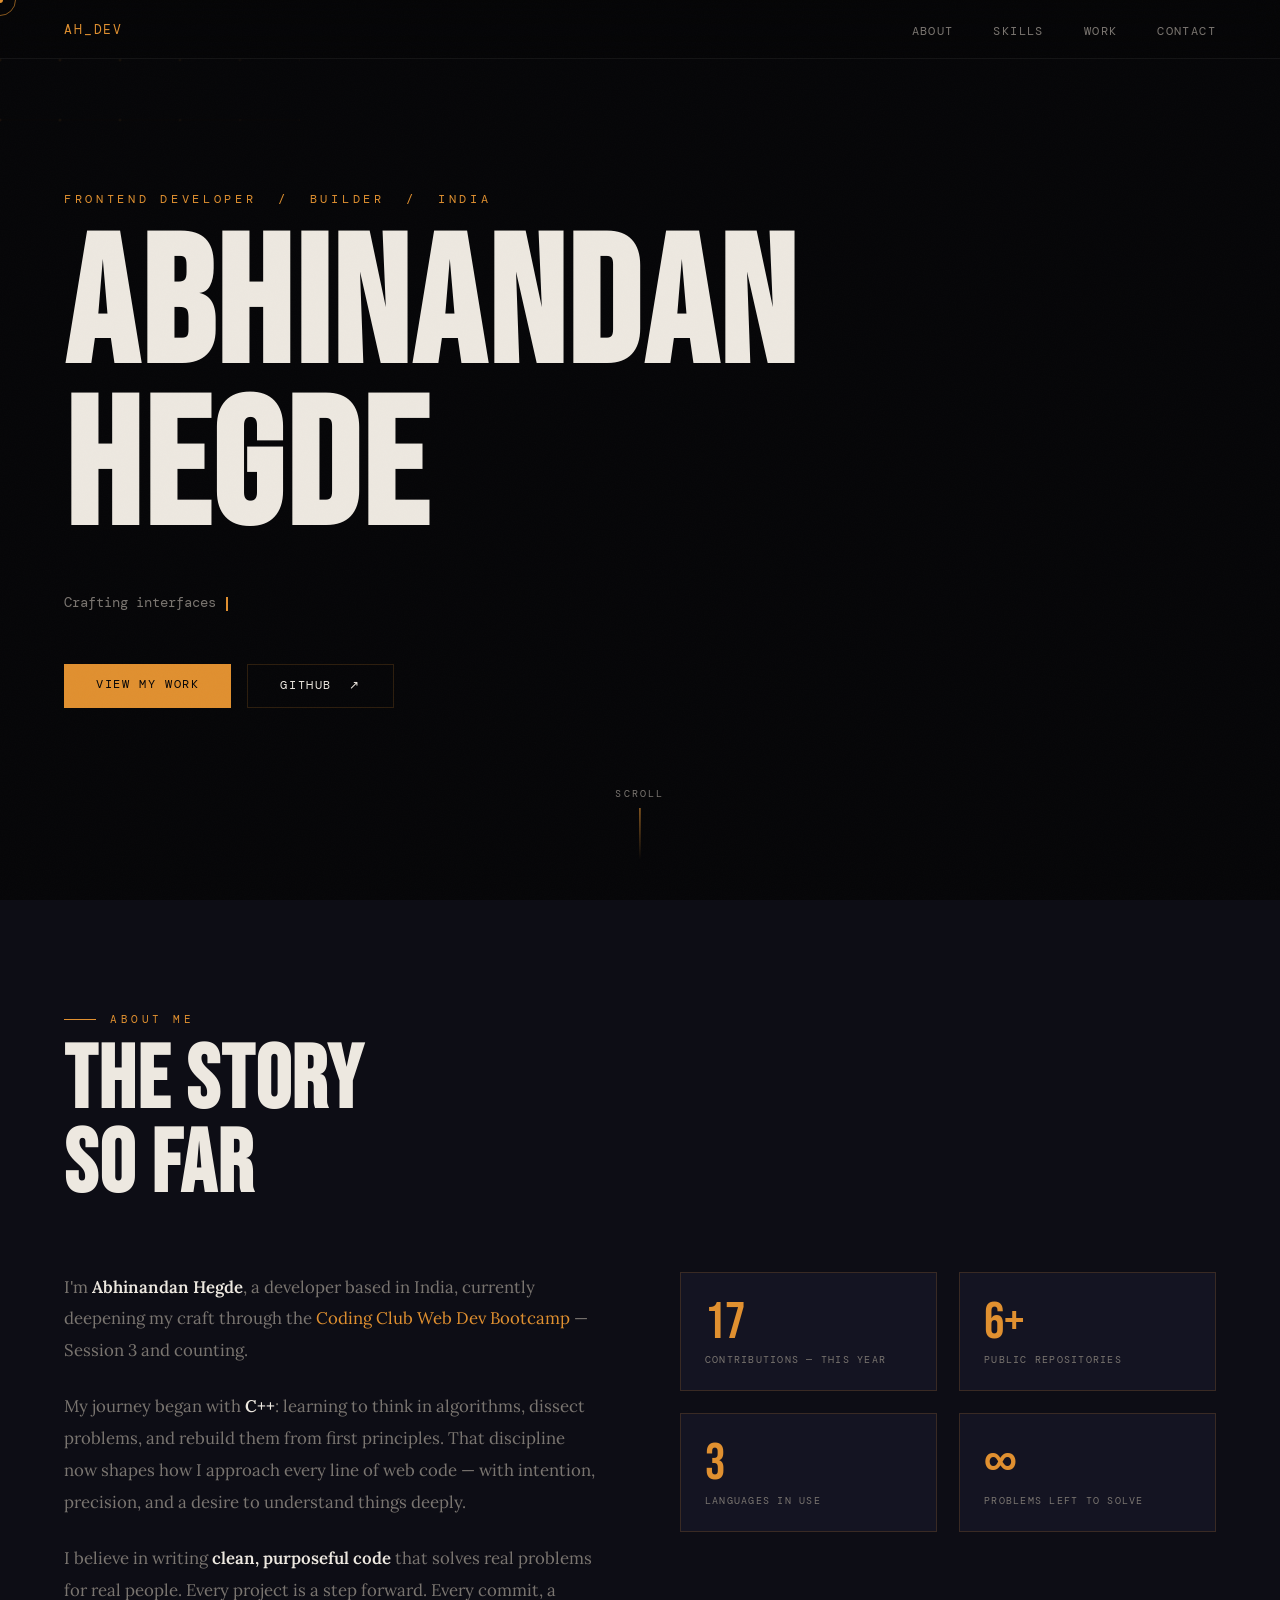
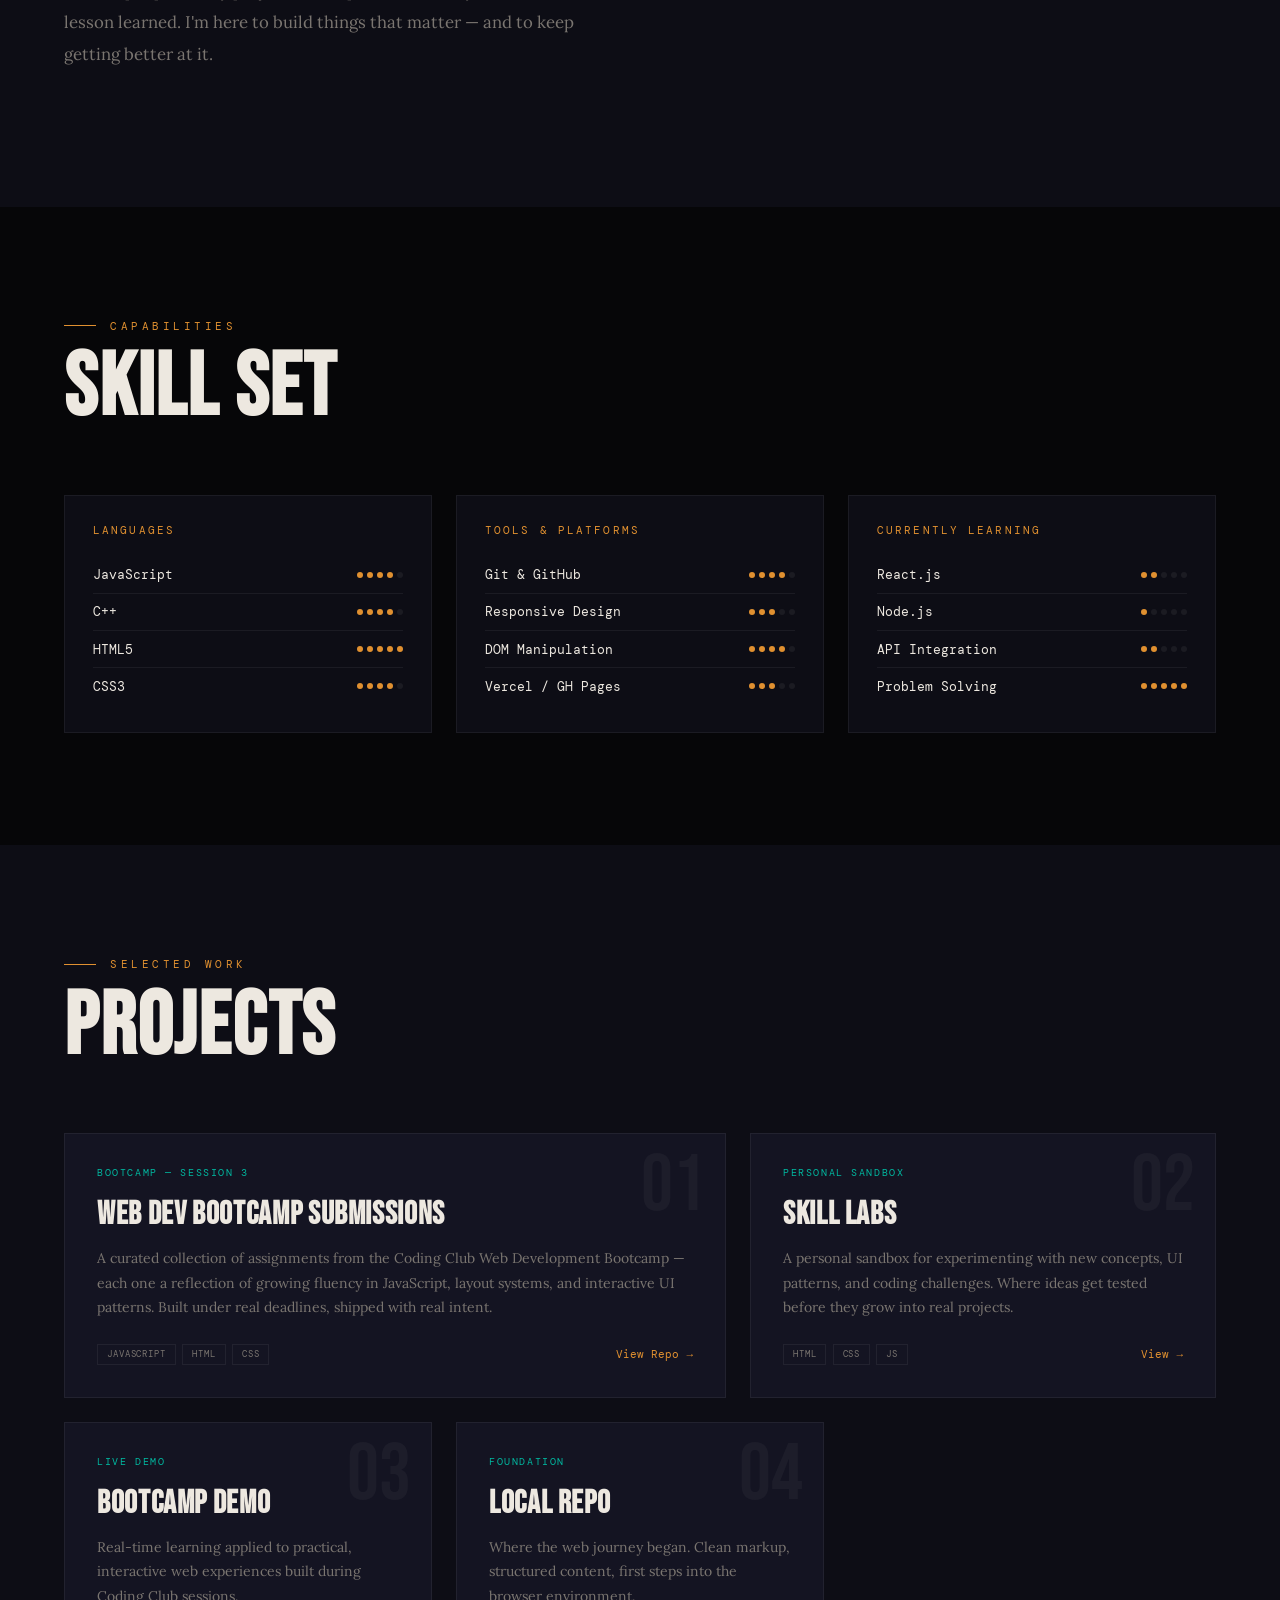
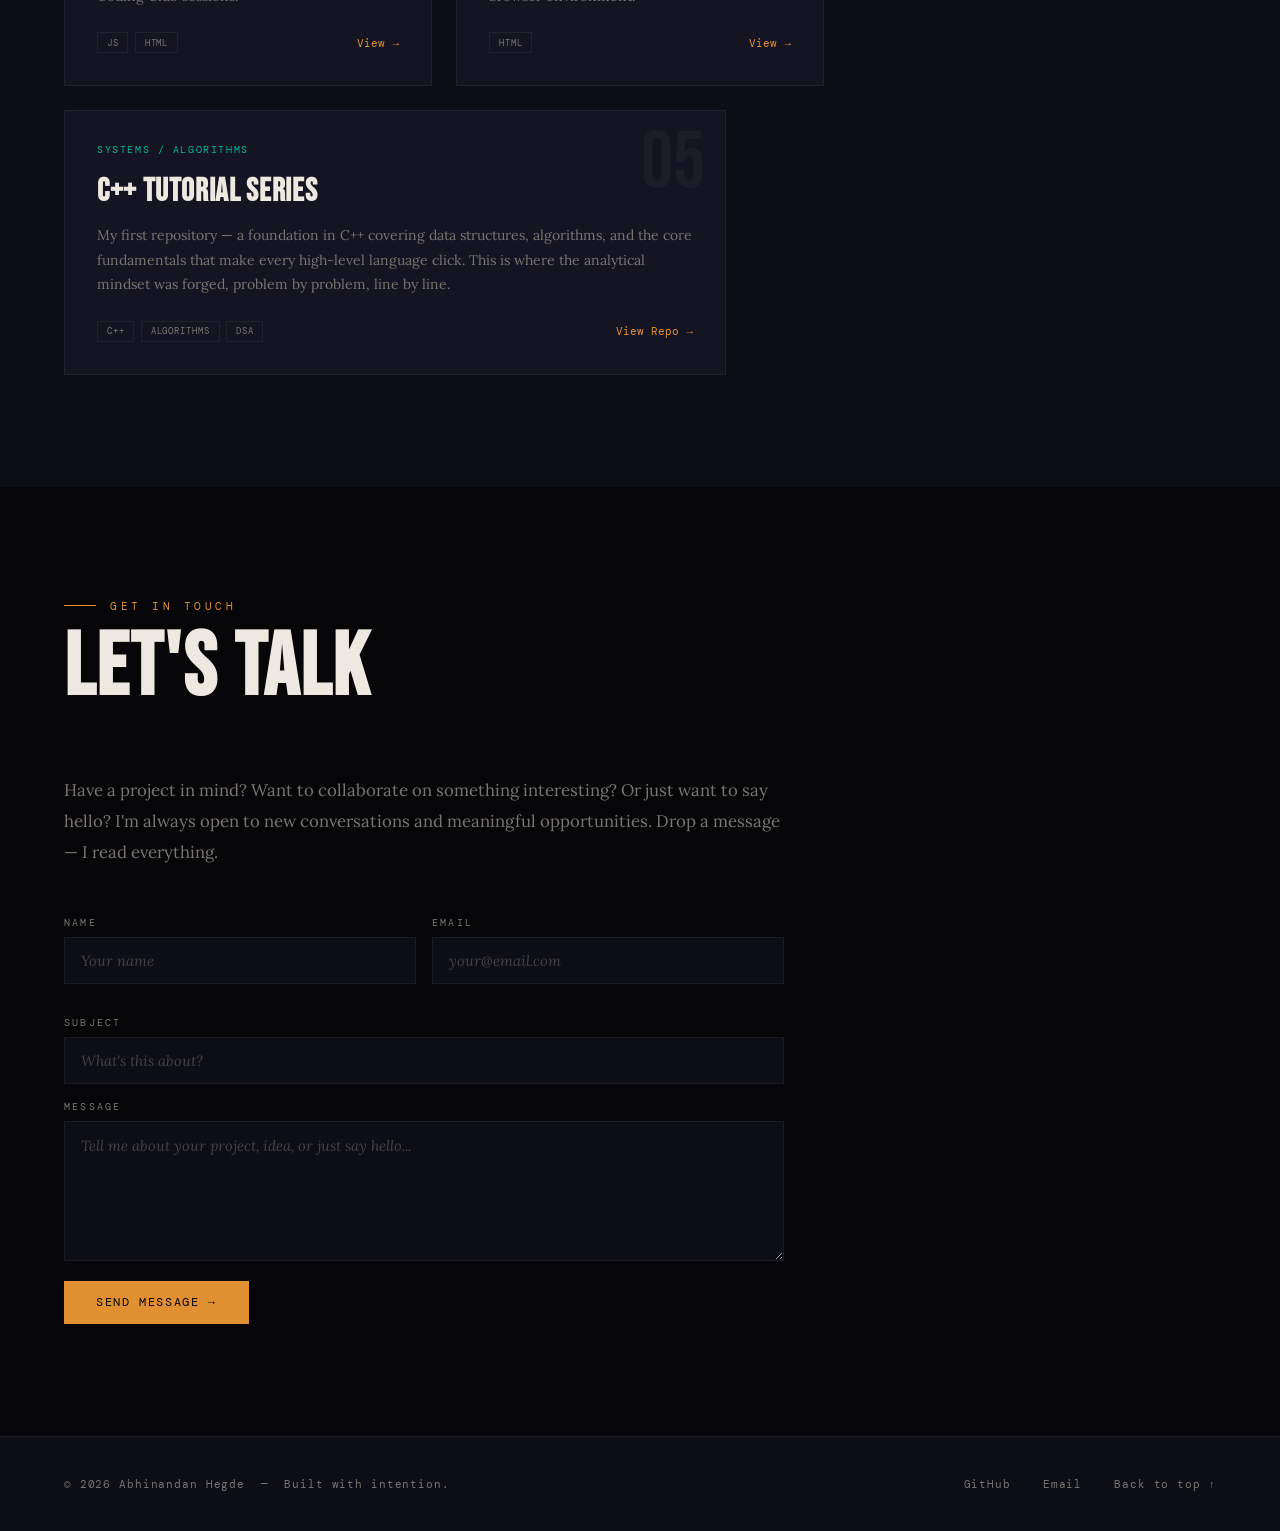
==== portfolio.html @ ee363b16 "portfolio" ====
<!DOCTYPE html>
<html lang="en">
<head>
  <meta charset="UTF-8">
  <meta name="viewport" content="width=device-width, initial-scale=1.0">
  <title>Abhinandan Hegde — Developer</title>
  <meta name="description" content="Frontend developer crafting clean, intentional web experiences.">
  <link rel="preconnect" href="https://fonts.googleapis.com">
  <link href="https://fonts.googleapis.com/css2?family=Bebas+Neue&family=DM+Mono:ital,wght@0,300;0,400;0,500;1,300&family=Lora:ital,wght@0,400;0,600;1,400&display=swap" rel="stylesheet">
  <style>
    *, *::before, *::after { margin: 0; padding: 0; box-sizing: border-box; }

    :root {
      --bg:     #060608;
      --bg2:    #0D0D15;
      --bg3:    #141422;
      --gold:   #E09030;
      --gold-d: rgba(224,144,48,0.12);
      --teal:   #00B8A0;
      --text:   #EDE8E0;
      --muted:  #7A7570;
      --bdr:    rgba(224,144,48,0.18);
      --bdrs:   rgba(255,255,255,0.06);
    }

    html { scroll-behavior: smooth; }

    body {
      background: var(--bg);
      color: var(--text);
      font-family: 'Lora', Georgia, serif;
      overflow-x: hidden;
      cursor: none;
    }

    /* ─── CURSOR ─────────────────────────────── */
    #cd {
      width: 6px; height: 6px;
      background: var(--gold);
      border-radius: 50%;
      position: fixed;
      pointer-events: none;
      z-index: 9999;
      transform: translate(-50%,-50%);
    }
    #cr {
      width: 32px; height: 32px;
      border: 1px solid rgba(224,144,48,.6);
      border-radius: 50%;
      position: fixed;
      pointer-events: none;
      z-index: 9998;
      transform: translate(-50%,-50%);
      transition: width .2s, height .2s, border-color .2s;
    }

    /* ─── NAV ────────────────────────────────── */
    nav {
      position: fixed;
      inset: 0 0 auto;
      z-index: 200;
      padding: 1.2rem 4rem;
      display: flex;
      justify-content: space-between;
      align-items: center;
      backdrop-filter: blur(16px);
      -webkit-backdrop-filter: blur(16px);
      background: rgba(6,6,8,.72);
      border-bottom: 1px solid var(--bdrs);
    }
    .nav-logo {
      font-family: 'DM Mono', monospace;
      font-size: .82rem;
      letter-spacing: .14em;
      color: var(--gold);
      text-decoration: none;
    }
    .nav-links { display: flex; gap: 2.5rem; list-style: none; }
    .nav-links a {
      font-family: 'DM Mono', monospace;
      font-size: .72rem;
      letter-spacing: .12em;
      color: var(--muted);
      text-decoration: none;
      text-transform: uppercase;
      transition: color .2s;
    }
    .nav-links a:hover { color: var(--text); }

    /* ─── HERO ───────────────────────────────── */
    #hero {
      position: relative;
      height: 100vh;
      display: flex;
      flex-direction: column;
      justify-content: center;
      padding: 0 4rem;
      overflow: hidden;
    }
    #hc {
      position: absolute;
      inset: 0;
      opacity: .45;
    }
    .h-eye {
      font-family: 'DM Mono', monospace;
      font-size: .72rem;
      letter-spacing: .32em;
      color: var(--gold);
      text-transform: uppercase;
      margin-bottom: 1.4rem;
      opacity: 0;
      animation: fu .8s ease .3s forwards;
      position: relative; z-index: 2;
    }
    .h-title {
      font-family: 'Bebas Neue', sans-serif;
      font-size: clamp(5rem, 14vw, 12rem);
      line-height: .9;
      letter-spacing: .02em;
      color: var(--text);
      position: relative; z-index: 2;
      opacity: 0;
      animation: fu .9s ease .5s forwards;
    }
    .h-title .ac { color: var(--gold); }
    .h-sub {
      margin-top: 2.4rem;
      font-family: 'DM Mono', monospace;
      font-size: .88rem;
      color: var(--muted);
      max-width: 520px;
      line-height: 1.8;
      position: relative; z-index: 2;
      min-height: 1.8em;
      opacity: 0;
      animation: fu .9s ease .7s forwards;
    }
    .cb {
      display: inline-block;
      width: 2px; height: 1em;
      background: var(--gold);
      margin-left: 2px;
      vertical-align: text-bottom;
      animation: blink 1s step-end infinite;
    }
    .h-cta {
      margin-top: 3rem;
      display: flex;
      gap: 1rem;
      position: relative; z-index: 2;
      opacity: 0;
      animation: fu .9s ease .9s forwards;
    }
    .btn-p {
      font-family: 'DM Mono', monospace;
      font-size: .72rem;
      letter-spacing: .14em;
      text-transform: uppercase;
      color: var(--bg);
      background: var(--gold);
      border: none;
      padding: .85rem 2rem;
      text-decoration: none;
      display: inline-block;
      transition: transform .2s, box-shadow .2s;
    }
    .btn-p:hover { transform: translateY(-3px); box-shadow: 0 10px 32px rgba(224,144,48,.38); }
    .btn-g {
      font-family: 'DM Mono', monospace;
      font-size: .72rem;
      letter-spacing: .14em;
      text-transform: uppercase;
      color: var(--text);
      background: transparent;
      border: 1px solid var(--bdr);
      padding: .85rem 2rem;
      text-decoration: none;
      display: inline-block;
      transition: border-color .2s, color .2s;
    }
    .btn-g:hover { border-color: rgba(224,144,48,.55); color: var(--gold); }
    .h-scroll {
      position: absolute;
      bottom: 2.5rem;
      left: 50%;
      transform: translateX(-50%);
      display: flex;
      flex-direction: column;
      align-items: center;
      gap: .5rem;
      opacity: 0;
      animation: fi 1s ease 1.4s forwards;
    }
    .h-scroll span {
      font-family: 'DM Mono', monospace;
      font-size: .62rem;
      letter-spacing: .22em;
      color: var(--muted);
      text-transform: uppercase;
    }
    .h-line {
      width: 1px; height: 52px;
      background: linear-gradient(to bottom, var(--gold), transparent);
      animation: sline 1.6s ease-in-out infinite;
    }

    /* ─── SECTIONS ───────────────────────────── */
    section { padding: 7rem 4rem; position: relative; }
    .s-lbl {
      font-family: 'DM Mono', monospace;
      font-size: .68rem;
      letter-spacing: .32em;
      color: var(--gold);
      text-transform: uppercase;
      margin-bottom: .9rem;
      display: flex;
      align-items: center;
      gap: .9rem;
    }
    .s-lbl::before {
      content: '';
      display: block;
      width: 2rem; height: 1px;
      background: var(--gold);
    }
    .s-title {
      font-family: 'Bebas Neue', sans-serif;
      font-size: clamp(3rem, 7vw, 5.5rem);
      line-height: .95;
      letter-spacing: .02em;
      color: var(--text);
      margin-bottom: 4rem;
    }

    /* ─── ABOUT ──────────────────────────────── */
    #about { background: var(--bg2); }
    .ag {
      display: grid;
      grid-template-columns: 1fr 1fr;
      gap: 5rem;
      align-items: start;
    }
    .at p {
      font-size: 1.05rem;
      line-height: 1.9;
      color: var(--muted);
      margin-bottom: 1.5rem;
    }
    .at strong { color: var(--text); font-weight: 600; }
    .at em { color: var(--gold); font-style: normal; }
    .ast {
      display: grid;
      grid-template-columns: 1fr 1fr;
      gap: 1.4rem;
    }
    .sc {
      background: var(--bg3);
      border: 1px solid var(--bdr);
      padding: 1.5rem;
      position: relative;
      overflow: hidden;
      transition: border-color .3s, transform .3s, box-shadow .3s;
    }
    .sc::after {
      content: '';
      position: absolute;
      inset: 0;
      background: linear-gradient(135deg, var(--gold-d), transparent);
      opacity: 0;
      transition: opacity .3s;
    }
    .sc:hover {
      border-color: rgba(224,144,48,.5);
      transform: translateY(-4px);
      box-shadow: 0 16px 48px rgba(0,0,0,.45), 0 0 0 1px rgba(224,144,48,.08);
    }
    .sc:hover::after { opacity: 1; }
    .sn {
      font-family: 'Bebas Neue', sans-serif;
      font-size: 3.2rem;
      color: var(--gold);
      line-height: 1;
      position: relative; z-index: 1;
    }
    .sl {
      font-family: 'DM Mono', monospace;
      font-size: .65rem;
      letter-spacing: .12em;
      color: var(--muted);
      text-transform: uppercase;
      margin-top: .3rem;
      position: relative; z-index: 1;
    }

    /* ─── SKILLS ─────────────────────────────── */
    #skills { background: var(--bg); }
    .skc {
      display: grid;
      grid-template-columns: repeat(auto-fit, minmax(260px, 1fr));
      gap: 1.5rem;
    }
    .skg {
      background: var(--bg2);
      border: 1px solid var(--bdrs);
      padding: 1.75rem;
      transition: border-color .3s;
    }
    .skg:hover { border-color: var(--bdr); }
    .skg-t {
      font-family: 'DM Mono', monospace;
      font-size: .66rem;
      letter-spacing: .2em;
      color: var(--gold);
      text-transform: uppercase;
      margin-bottom: 1.25rem;
    }
    .ski {
      display: flex;
      justify-content: space-between;
      align-items: center;
      padding: .6rem 0;
      border-bottom: 1px solid var(--bdrs);
    }
    .ski:last-child { border-bottom: none; }
    .sk-n {
      font-family: 'DM Mono', monospace;
      font-size: .82rem;
      color: var(--text);
    }
    .sk-d { display: flex; gap: 4px; }
    .d { width: 6px; height: 6px; border-radius: 50%; background: var(--bdrs); }
    .d.on { background: var(--gold); }

    /* ─── PROJECTS ───────────────────────────── */
    #projects { background: var(--bg2); }
    .pg {
      display: grid;
      grid-template-columns: repeat(12, 1fr);
      gap: 1.5rem;
    }
    .pc {
      background: var(--bg3);
      border: 1px solid var(--bdrs);
      padding: 2rem;
      position: relative;
      overflow: hidden;
      transition: border-color .3s, transform .3s, box-shadow .3s;
      text-decoration: none;
      display: block;
      color: inherit;
    }
    .pc::before {
      content: '';
      position: absolute;
      top: 0; left: 0; right: 0;
      height: 2px;
      background: var(--gold);
      transform: scaleX(0);
      transform-origin: left;
      transition: transform .4s ease;
    }
    .pc:hover::before { transform: scaleX(1); }
    .pc:hover {
      border-color: var(--bdr);
      transform: translateY(-5px);
      box-shadow: 0 24px 64px rgba(0,0,0,.55),
                  -3px 0 0 0 rgba(224,144,48,.07),
                   3px 0 0 0 rgba(224,144,48,.07);
    }
    .pc.lg { grid-column: span 7; }
    .pc.md { grid-column: span 5; }
    .pc.sm { grid-column: span 4; }
    .pc-n {
      font-family: 'Bebas Neue', sans-serif;
      font-size: 5rem;
      color: rgba(255,255,255,.04);
      line-height: 1;
      position: absolute;
      top: .75rem; right: 1.25rem;
      transition: color .3s;
      user-select: none;
    }
    .pc:hover .pc-n { color: rgba(224,144,48,.07); }
    .pc-tag {
      font-family: 'DM Mono', monospace;
      font-size: .62rem;
      letter-spacing: .16em;
      color: var(--teal);
      text-transform: uppercase;
      margin-bottom: 1rem;
    }
    .pc-title {
      font-family: 'Bebas Neue', sans-serif;
      font-size: 2rem;
      letter-spacing: .02em;
      color: var(--text);
      margin-bottom: .75rem;
    }
    .pc-desc {
      font-size: .875rem;
      line-height: 1.75;
      color: var(--muted);
      margin-bottom: 1.5rem;
    }
    .pc-foot {
      display: flex;
      justify-content: space-between;
      align-items: center;
      flex-wrap: wrap;
      gap: .5rem;
    }
    .pc-tech { display: flex; gap: .4rem; flex-wrap: wrap; }
    .tp {
      font-family: 'DM Mono', monospace;
      font-size: .58rem;
      letter-spacing: .1em;
      padding: .22rem .55rem;
      border: 1px solid var(--bdrs);
      color: var(--muted);
      text-transform: uppercase;
    }
    .pc-lnk {
      font-family: 'DM Mono', monospace;
      font-size: .68rem;
      color: var(--gold);
      display: flex;
      align-items: center;
      gap: .3rem;
      text-decoration: none;
      transition: gap .2s;
    }
    .pc-lnk:hover { gap: .6rem; }

    /* ─── CONTACT ────────────────────────────── */
    #contact { background: var(--bg); }
    .cw { max-width: 720px; }
    .c-intro {
      font-size: 1.05rem;
      line-height: 1.85;
      color: var(--muted);
      margin-bottom: 3rem;
    }
    .fr {
      display: grid;
      grid-template-columns: 1fr 1fr;
      gap: 1rem;
      margin-bottom: 1rem;
    }
    .fg { margin-bottom: 1rem; }
    .fg label {
      display: block;
      font-family: 'DM Mono', monospace;
      font-size: .62rem;
      letter-spacing: .22em;
      color: var(--muted);
      text-transform: uppercase;
      margin-bottom: .5rem;
    }
    .fg input,
    .fg textarea {
      width: 100%;
      background: var(--bg2);
      border: 1px solid var(--bdrs);
      color: var(--text);
      font-family: 'Lora', serif;
      font-size: .92rem;
      padding: .82rem 1rem;
      outline: none;
      transition: border-color .2s;
    }
    .fg textarea { resize: vertical; min-height: 140px; }
    .fg input:focus,
    .fg textarea:focus { border-color: rgba(224,144,48,.5); }
    .fg input::placeholder,
    .fg textarea::placeholder { color: var(--muted); opacity: .5; font-style: italic; }

    /* ─── FOOTER ─────────────────────────────── */
    footer {
      background: var(--bg2);
      border-top: 1px solid var(--bdrs);
      padding: 2.5rem 4rem;
      display: flex;
      justify-content: space-between;
      align-items: center;
    }
    .ft {
      font-family: 'DM Mono', monospace;
      font-size: .68rem;
      color: var(--muted);
      letter-spacing: .08em;
    }
    .fl { display: flex; gap: 2rem; }
    .fl a {
      font-family: 'DM Mono', monospace;
      font-size: .68rem;
      color: var(--muted);
      text-decoration: none;
      letter-spacing: .08em;
      transition: color .2s;
    }
    .fl a:hover { color: var(--gold); }

    /* ─── GRAIN OVERLAY ──────────────────────── */
    body::after {
      content: '';
      position: fixed;
      inset: 0;
      pointer-events: none;
      z-index: 9990;
      opacity: .28;
      background-image: url("data:image/svg+xml,%3Csvg xmlns='http://www.w3.org/2000/svg' width='300' height='300'%3E%3Cfilter id='n'%3E%3CfeTurbulence type='fractalNoise' baseFrequency='.85' numOctaves='4' stitchTiles='stitch'/%3E%3C/filter%3E%3Crect width='300' height='300' filter='url(%23n)' opacity='.06'/%3E%3C/svg%3E");
    }

    /* ─── ANIMATIONS ─────────────────────────── */
    @keyframes fu {
      from { opacity: 0; transform: translateY(28px); }
      to   { opacity: 1; transform: translateY(0); }
    }
    @keyframes fi {
      from { opacity: 0; }
      to   { opacity: 1; }
    }
    @keyframes blink { 50% { opacity: 0; } }
    @keyframes sline {
      0%   { transform: scaleY(0); transform-origin: top; }
      50%  { transform: scaleY(1); transform-origin: top; }
      51%  { transform: scaleY(1); transform-origin: bottom; }
      100% { transform: scaleY(0); transform-origin: bottom; }
    }

    .rv {
      opacity: 0;
      transform: translateY(28px);
      transition: opacity .7s ease, transform .7s ease;
    }
    .rv.vis { opacity: 1; transform: translateY(0); }

    /* ─── DIVIDER ────────────────────────────── */
    .div { width: 100%; height: 1px; background: var(--bdrs); }

    /* ─── RESPONSIVE ─────────────────────────── */
    @media (max-width: 900px) {
      nav { padding: 1rem 1.5rem; }
      .nav-links { gap: 1.5rem; }
      section { padding: 5rem 1.5rem; }
      #hero { padding: 0 1.5rem; }
      .h-title { font-size: clamp(3.5rem, 11vw, 5rem); }
      .ag { grid-template-columns: 1fr; gap: 3rem; }
      .pg { grid-template-columns: 1fr; }
      .pc.lg, .pc.md, .pc.sm { grid-column: span 1; }
      .fr { grid-template-columns: 1fr; }
      footer { flex-direction: column; gap: 1.5rem; text-align: center; }
      #cd, #cr { display: none; }
      body { cursor: auto; }
    }
  </style>
</head>
<body>

<!-- Cursor -->
<div id="cd"></div>
<div id="cr"></div>

<!-- Nav -->
<nav>
  <a href="#hero" class="nav-logo">AH_DEV</a>
  <ul class="nav-links">
    <li><a href="#about">About</a></li>
    <li><a href="#skills">Skills</a></li>
    <li><a href="#projects">Work</a></li>
    <li><a href="#contact">Contact</a></li>
  </ul>
</nav>

<!-- Hero -->
<section id="hero">
  <canvas id="hc"></canvas>
  <div class="h-eye">Frontend Developer &nbsp;/&nbsp; Builder &nbsp;/&nbsp; India</div>
  <h1 class="h-title">ABHI<span class="ac"></span>NANDAN<br>HEGDE</h1>
  <p class="h-sub" id="hs"><span class="cb"></span></p>
  <div class="h-cta">
    <a href="#projects" class="btn-p">View My Work</a>
    <a href="https://github.com/abhinandanhegde" target="_blank" rel="noopener" class="btn-g">GitHub &nbsp;↗</a>
  </div>
  <div class="h-scroll">
    <span>Scroll</span>
    <div class="h-line"></div>
  </div>
</section>

<!-- About -->
<section id="about">
  <div class="s-lbl">About Me</div>
  <h2 class="s-title rv">THE STORY<br>SO FAR</h2>
  <div class="ag">
    <div class="at rv">
      <p>I'm <strong>Abhinandan Hegde</strong>, a developer based in India, currently deepening my craft through the <em>Coding Club Web Dev Bootcamp</em> — Session 3 and counting.</p>
      <p>My journey began with <strong>C++</strong>: learning to think in algorithms, dissect problems, and rebuild them from first principles. That discipline now shapes how I approach every line of web code — with intention, precision, and a desire to understand things deeply.</p>
      <p>I believe in writing <strong>clean, purposeful code</strong> that solves real problems for real people. Every project is a step forward. Every commit, a lesson learned. I'm here to build things that matter — and to keep getting better at it.</p>
    </div>
    <div class="ast rv">
      <div class="sc">
        <div class="sn">17</div>
        <div class="sl">Contributions — this year</div>
      </div>
      <div class="sc">
        <div class="sn">6+</div>
        <div class="sl">Public repositories</div>
      </div>
      <div class="sc">
        <div class="sn">3</div>
        <div class="sl">Languages in use</div>
      </div>
      <div class="sc">
        <div class="sn">∞</div>
        <div class="sl">Problems left to solve</div>
      </div>
    </div>
  </div>
</section>

<!-- Skills -->
<section id="skills">
  <div class="s-lbl">Capabilities</div>
  <h2 class="s-title rv">SKILL SET</h2>
  <div class="skc">
    <div class="skg rv">
      <div class="skg-t">Languages</div>
      <div class="ski"><span class="sk-n">JavaScript</span><div class="sk-d"><div class="d on"></div><div class="d on"></div><div class="d on"></div><div class="d on"></div><div class="d"></div></div></div>
      <div class="ski"><span class="sk-n">C++</span><div class="sk-d"><div class="d on"></div><div class="d on"></div><div class="d on"></div><div class="d on"></div><div class="d"></div></div></div>
      <div class="ski"><span class="sk-n">HTML5</span><div class="sk-d"><div class="d on"></div><div class="d on"></div><div class="d on"></div><div class="d on"></div><div class="d on"></div></div></div>
      <div class="ski"><span class="sk-n">CSS3</span><div class="sk-d"><div class="d on"></div><div class="d on"></div><div class="d on"></div><div class="d on"></div><div class="d"></div></div></div>
    </div>
    <div class="skg rv">
      <div class="skg-t">Tools &amp; Platforms</div>
      <div class="ski"><span class="sk-n">Git &amp; GitHub</span><div class="sk-d"><div class="d on"></div><div class="d on"></div><div class="d on"></div><div class="d on"></div><div class="d"></div></div></div>
      <div class="ski"><span class="sk-n">Responsive Design</span><div class="sk-d"><div class="d on"></div><div class="d on"></div><div class="d on"></div><div class="d"></div><div class="d"></div></div></div>
      <div class="ski"><span class="sk-n">DOM Manipulation</span><div class="sk-d"><div class="d on"></div><div class="d on"></div><div class="d on"></div><div class="d on"></div><div class="d"></div></div></div>
      <div class="ski"><span class="sk-n">Vercel / GH Pages</span><div class="sk-d"><div class="d on"></div><div class="d on"></div><div class="d on"></div><div class="d"></div><div class="d"></div></div></div>
    </div>
    <div class="skg rv">
      <div class="skg-t">Currently Learning</div>
      <div class="ski"><span class="sk-n">React.js</span><div class="sk-d"><div class="d on"></div><div class="d on"></div><div class="d"></div><div class="d"></div><div class="d"></div></div></div>
      <div class="ski"><span class="sk-n">Node.js</span><div class="sk-d"><div class="d on"></div><div class="d"></div><div class="d"></div><div class="d"></div><div class="d"></div></div></div>
      <div class="ski"><span class="sk-n">API Integration</span><div class="sk-d"><div class="d on"></div><div class="d on"></div><div class="d"></div><div class="d"></div><div class="d"></div></div></div>
      <div class="ski"><span class="sk-n">Problem Solving</span><div class="sk-d"><div class="d on"></div><div class="d on"></div><div class="d on"></div><div class="d on"></div><div class="d on"></div></div></div>
    </div>
  </div>
</section>

<!-- Projects -->
<section id="projects">
  <div class="s-lbl">Selected Work</div>
  <h2 class="s-title rv">PROJECTS</h2>
  <div class="pg">

    <a href="https://github.com/abhinandanhegde/CC-Web-Dev-Bootcamp-Submission" target="_blank" rel="noopener" class="pc lg rv">
      <div class="pc-n">01</div>
      <div class="pc-tag">Bootcamp — Session 3</div>
      <h3 class="pc-title">WEB DEV BOOTCAMP SUBMISSIONS</h3>
      <p class="pc-desc">A curated collection of assignments from the Coding Club Web Development Bootcamp — each one a reflection of growing fluency in JavaScript, layout systems, and interactive UI patterns. Built under real deadlines, shipped with real intent.</p>
      <div class="pc-foot">
        <div class="pc-tech">
          <span class="tp">JavaScript</span><span class="tp">HTML</span><span class="tp">CSS</span>
        </div>
        <span class="pc-lnk">View Repo →</span>
      </div>
    </a>

    <a href="https://github.com/abhinandanhegde/skilllabs" target="_blank" rel="noopener" class="pc md rv">
      <div class="pc-n">02</div>
      <div class="pc-tag">Personal Sandbox</div>
      <h3 class="pc-title">SKILL LABS</h3>
      <p class="pc-desc">A personal sandbox for experimenting with new concepts, UI patterns, and coding challenges. Where ideas get tested before they grow into real projects.</p>
      <div class="pc-foot">
        <div class="pc-tech"><span class="tp">HTML</span><span class="tp">CSS</span><span class="tp">JS</span></div>
        <span class="pc-lnk">View →</span>
      </div>
    </a>

    <a href="https://github.com/abhinandanhegde/coding_club_bootcamp_demo" target="_blank" rel="noopener" class="pc sm rv">
      <div class="pc-n">03</div>
      <div class="pc-tag">Live Demo</div>
      <h3 class="pc-title">BOOTCAMP DEMO</h3>
      <p class="pc-desc">Real-time learning applied to practical, interactive web experiences built during Coding Club sessions.</p>
      <div class="pc-foot">
        <div class="pc-tech"><span class="tp">JS</span><span class="tp">HTML</span></div>
        <span class="pc-lnk">View →</span>
      </div>
    </a>

    <a href="https://github.com/abhinandanhegde/localrepo" target="_blank" rel="noopener" class="pc sm rv">
      <div class="pc-n">04</div>
      <div class="pc-tag">Foundation</div>
      <h3 class="pc-title">LOCAL REPO</h3>
      <p class="pc-desc">Where the web journey began. Clean markup, structured content, first steps into the browser environment.</p>
      <div class="pc-foot">
        <div class="pc-tech"><span class="tp">HTML</span></div>
        <span class="pc-lnk">View →</span>
      </div>
    </a>

    <a href="https://github.com/abhinandanhegde/Tutorial" target="_blank" rel="noopener" class="pc lg rv">
      <div class="pc-n">05</div>
      <div class="pc-tag">Systems / Algorithms</div>
      <h3 class="pc-title">C++ TUTORIAL SERIES</h3>
      <p class="pc-desc">My first repository — a foundation in C++ covering data structures, algorithms, and the core fundamentals that make every high-level language click. This is where the analytical mindset was forged, problem by problem, line by line.</p>
      <div class="pc-foot">
        <div class="pc-tech"><span class="tp">C++</span><span class="tp">Algorithms</span><span class="tp">DSA</span></div>
        <span class="pc-lnk">View Repo →</span>
      </div>
    </a>

  </div>
</section>

<!-- Contact -->
<section id="contact">
  <div class="s-lbl">Get In Touch</div>
  <h2 class="s-title rv">LET'S TALK</h2>
  <div class="cw">
    <p class="c-intro rv">
      Have a project in mind? Want to collaborate on something interesting? Or just want to say hello? I'm always open to new conversations and meaningful opportunities. Drop a message — I read everything.
    </p>
    <form id="cf" action="https://formspree.io/f/YOUR_FORM_ID" method="POST" class="rv">
      <div class="fr">
        <div class="fg">
          <label for="nm">Name</label>
          <input type="text" id="nm" name="name" required placeholder="Your name">
        </div>
        <div class="fg">
          <label for="em">Email</label>
          <input type="email" id="em" name="email" required placeholder="your@email.com">
        </div>
      </div>
      <div class="fg">
        <label for="sb">Subject</label>
        <input type="text" id="sb" name="subject" placeholder="What's this about?">
      </div>
      <div class="fg">
        <label for="msg">Message</label>
        <textarea id="msg" name="message" required placeholder="Tell me about your project, idea, or just say hello..."></textarea>
      </div>
      <button type="submit" class="btn-p" id="sbtn" style="border:none;cursor:pointer;">Send Message →</button>
    </form>
  </div>
</section>

<!-- Footer -->
<footer>
  <span class="ft">© 2026 Abhinandan Hegde &nbsp;—&nbsp; Built with intention.</span>
  <div class="fl">
    <a href="https://github.com/abhinandanhegde" target="_blank" rel="noopener">GitHub</a>
    <a href="mailto:your@email.com">Email</a>
    <a href="#hero">Back to top ↑</a>
  </div>
</footer>

<script>
/* ── Cursor ─────────────────────────────────── */
const cd = document.getElementById('cd');
const cr = document.getElementById('cr');
let mx=0,my=0,rx=0,ry=0;
document.addEventListener('mousemove',e=>{
  mx=e.clientX; my=e.clientY;
  cd.style.left=mx+'px'; cd.style.top=my+'px';
});
(function loop(){
  rx+=(mx-rx)*.12; ry+=(my-ry)*.12;
  cr.style.left=rx+'px'; cr.style.top=ry+'px';
  requestAnimationFrame(loop);
})();
document.querySelectorAll('a,button').forEach(el=>{
  el.addEventListener('mouseenter',()=>{cr.style.width='48px';cr.style.height='48px';cr.style.borderColor='rgba(224,144,48,.9)';});
  el.addEventListener('mouseleave',()=>{cr.style.width='32px';cr.style.height='32px';cr.style.borderColor='rgba(224,144,48,.6)';});
});

/* ── Hero Canvas ────────────────────────────── */
const canvas=document.getElementById('hc');
const ctx=canvas.getContext('2d');
function resize(){canvas.width=canvas.offsetWidth;canvas.height=canvas.offsetHeight;}
resize(); window.addEventListener('resize',resize);
const G=60; let f=0;
(function draw(){
  ctx.clearRect(0,0,canvas.width,canvas.height);
  const cols=Math.ceil(canvas.width/G)+1;
  const rows=Math.ceil(canvas.height/G)+1;
  for(let c=0;c<cols;c++) for(let r=0;r<rows;r++){
    const p=Math.sin(f*.018+c*.45+r*.28)*.5+.5;
    ctx.beginPath();
    ctx.arc(c*G,r*G,1.5,0,Math.PI*2);
    ctx.fillStyle=`rgba(224,144,48,${.05+p*.13})`;
    ctx.fill();
  }
  for(let r=0;r<rows;r++){
    const a=Math.sin(f*.009+r*.38)*.018+.028;
    ctx.beginPath();ctx.moveTo(0,r*G);ctx.lineTo(canvas.width,r*G);
    ctx.strokeStyle=`rgba(224,144,48,${a})`;ctx.lineWidth=.5;ctx.stroke();
  }
  f++; requestAnimationFrame(draw);
})();

/* ── Typewriter ─────────────────────────────── */
const lines=[
  'Crafting interfaces where code meets design.',
  'Building clean, intentional web experiences.',
  'Turning problems into shipped solutions.',
  'Always learning. Always building.'
];
let ti=0,ci=0,del=false;
const hs=document.getElementById('hs');
function tw(){
  const cur=lines[ti];
  const blink='<span class="cb"></span>';
  if(!del){
    ci++;
    hs.innerHTML=cur.slice(0,ci)+blink;
    if(ci===cur.length){del=true;setTimeout(tw,2400);return;}
    setTimeout(tw,44);
  } else {
    ci--;
    hs.innerHTML=cur.slice(0,ci)+blink;
    if(ci===0){del=false;ti=(ti+1)%lines.length;setTimeout(tw,380);return;}
    setTimeout(tw,20);
  }
}
setTimeout(tw,1600);

/* ── Scroll Reveal ──────────────────────────── */
const rvs=document.querySelectorAll('.rv');
const obs=new IntersectionObserver(entries=>{
  entries.forEach((e,i)=>{
    if(e.isIntersecting){
      e.target.style.transitionDelay=(i%5)*.1+'s';
      e.target.classList.add('vis');
      obs.unobserve(e.target);
    }
  });
},{threshold:.1});
rvs.forEach(el=>obs.observe(el));

/* ── Contact Form ───────────────────────────── */
document.getElementById('cf').addEventListener('submit',async function(e){
  e.preventDefault();
  const btn=document.getElementById('sbtn');
  btn.textContent='Sending...';
  btn.disabled=true;
  try {
    const res=await fetch(this.action,{
      method:'POST',
      body:new FormData(this),
      headers:{'Accept':'application/json'}
    });
    if(res.ok){
      btn.textContent='Message Sent ✓';
      this.reset();
    } else {
      btn.textContent='Error — Try Again';
      btn.disabled=false;
    }
  } catch {
    btn.textContent='Error — Try Again';
    btn.disabled=false;
  }
});
</script>
</body>
</html>
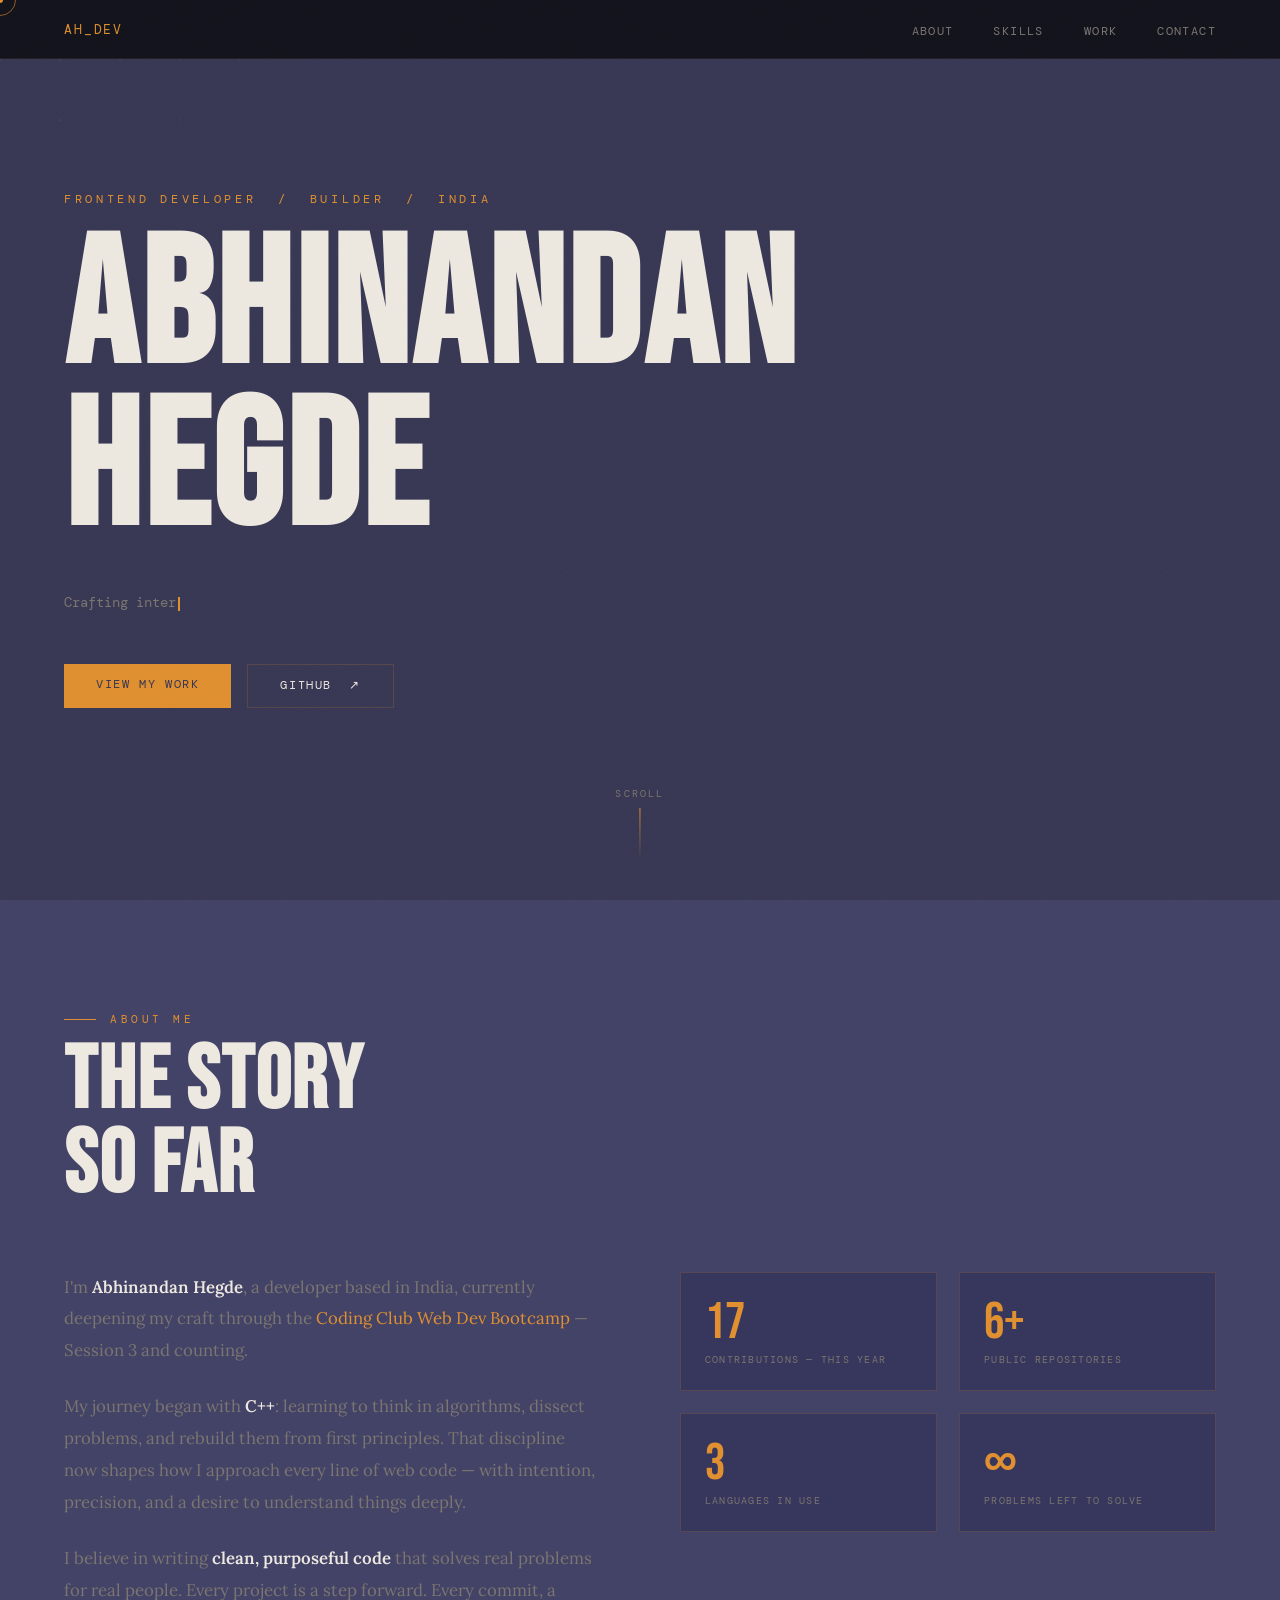
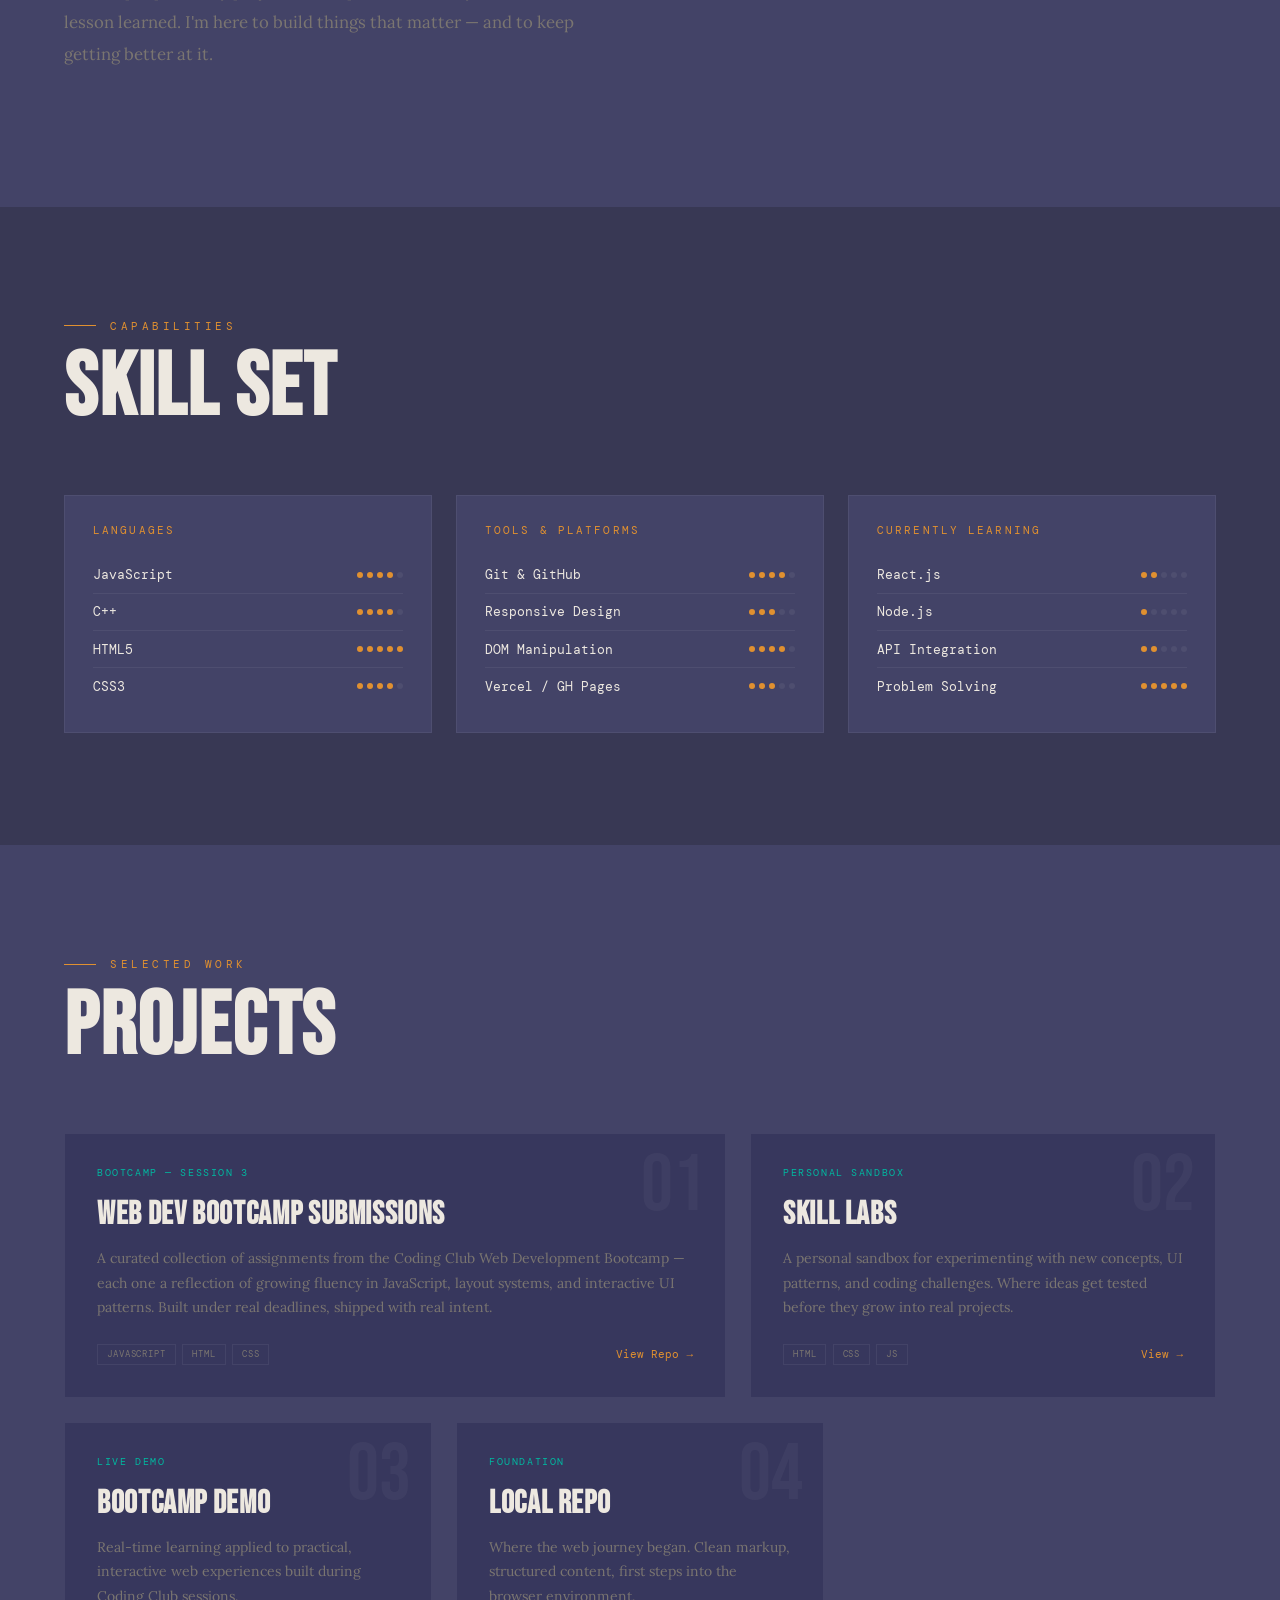
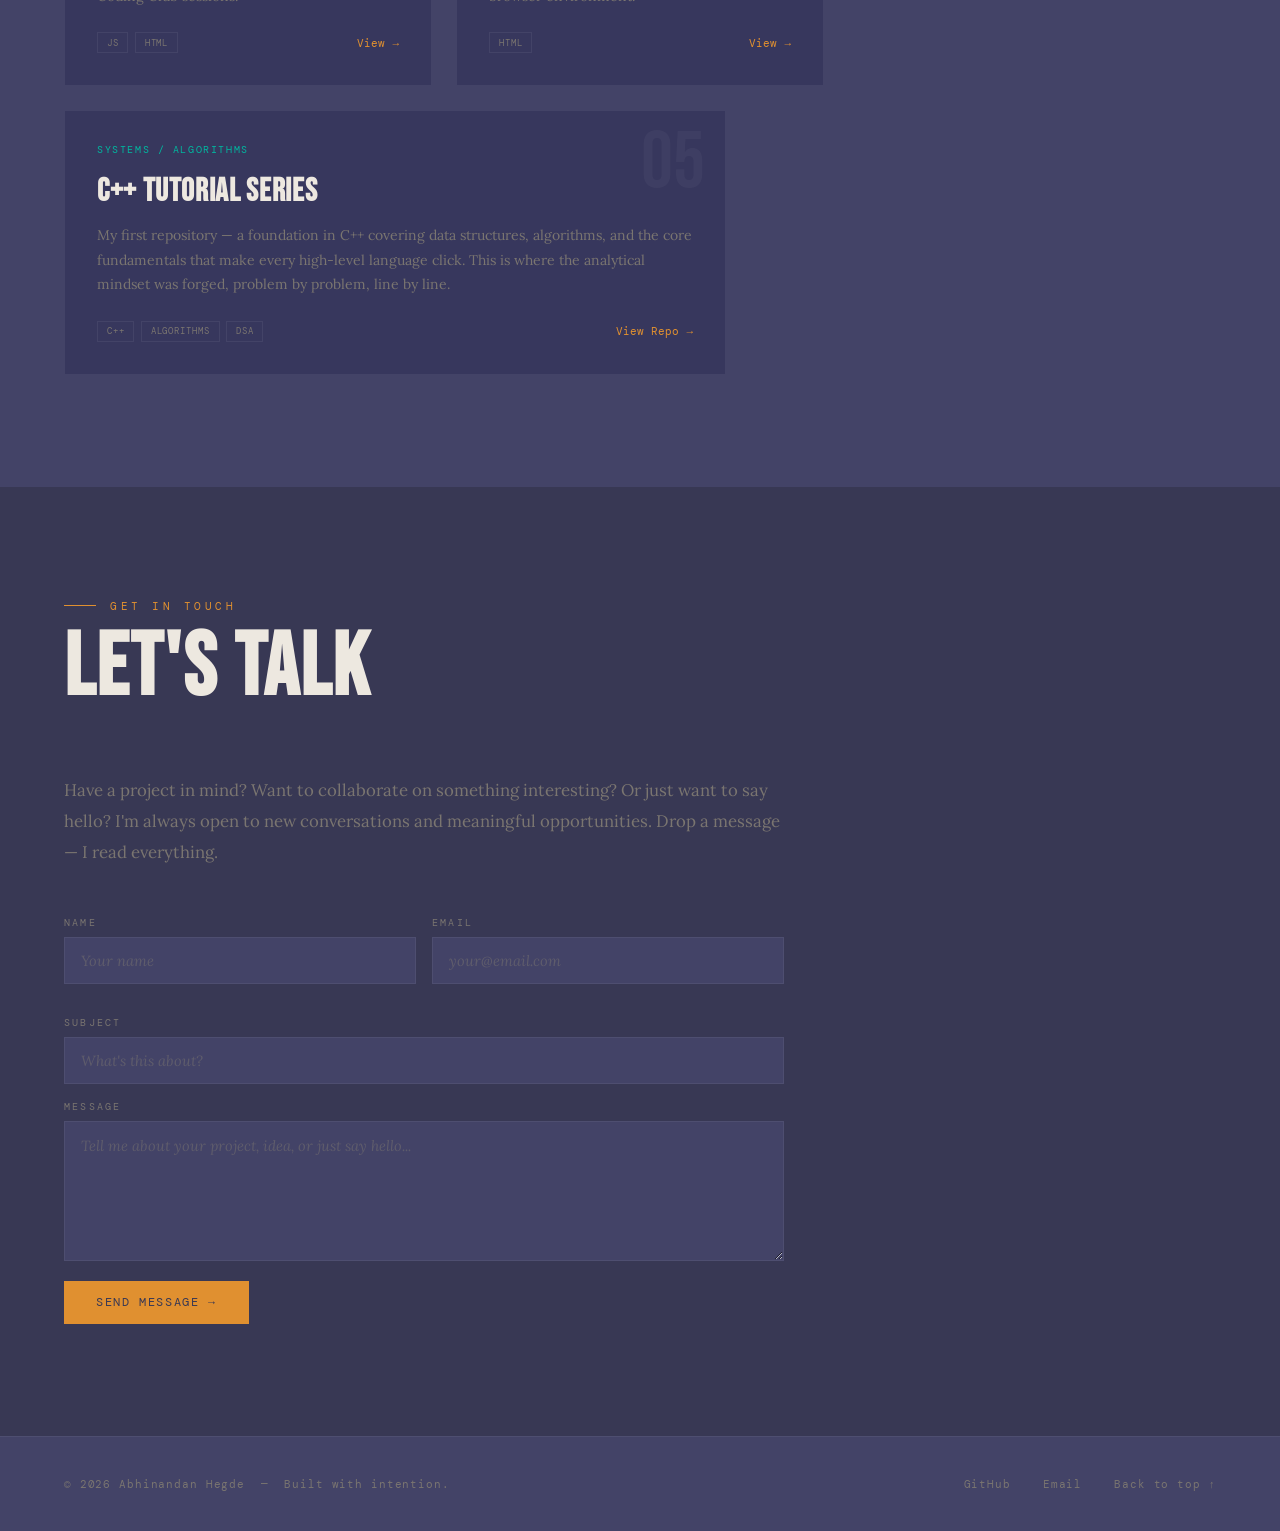
==== commit f0531327: "changed color" ====
--- a/portfolio.html
+++ b/portfolio.html
@@ -11,9 +11,9 @@
     *, *::before, *::after { margin: 0; padding: 0; box-sizing: border-box; }
 
     :root {
-      --bg:     #060608;
-      --bg2:    #0D0D15;
-      --bg3:    #141422;
+      --bg:     #383854;
+      --bg2:    #434367;
+      --bg3:    #37375d;
       --gold:   #E09030;
       --gold-d: rgba(224,144,48,0.12);
       --teal:   #00B8A0;
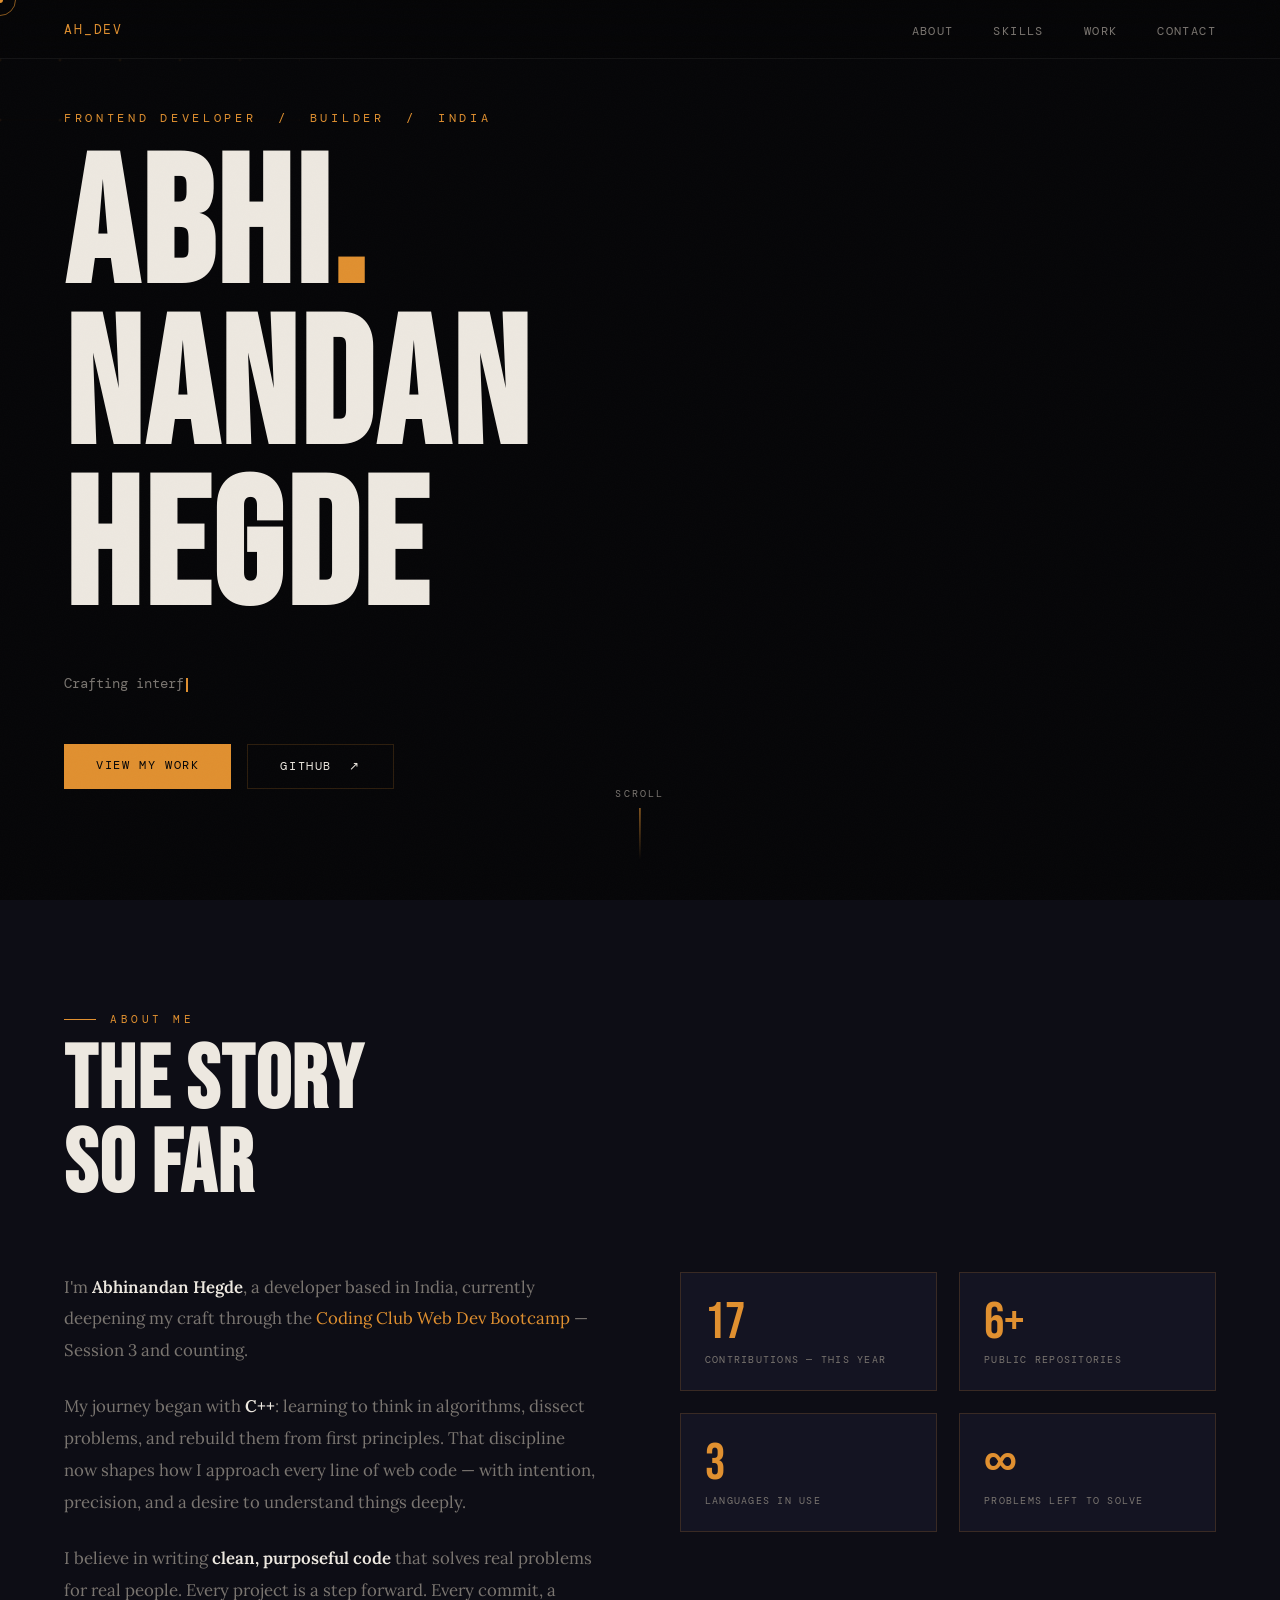
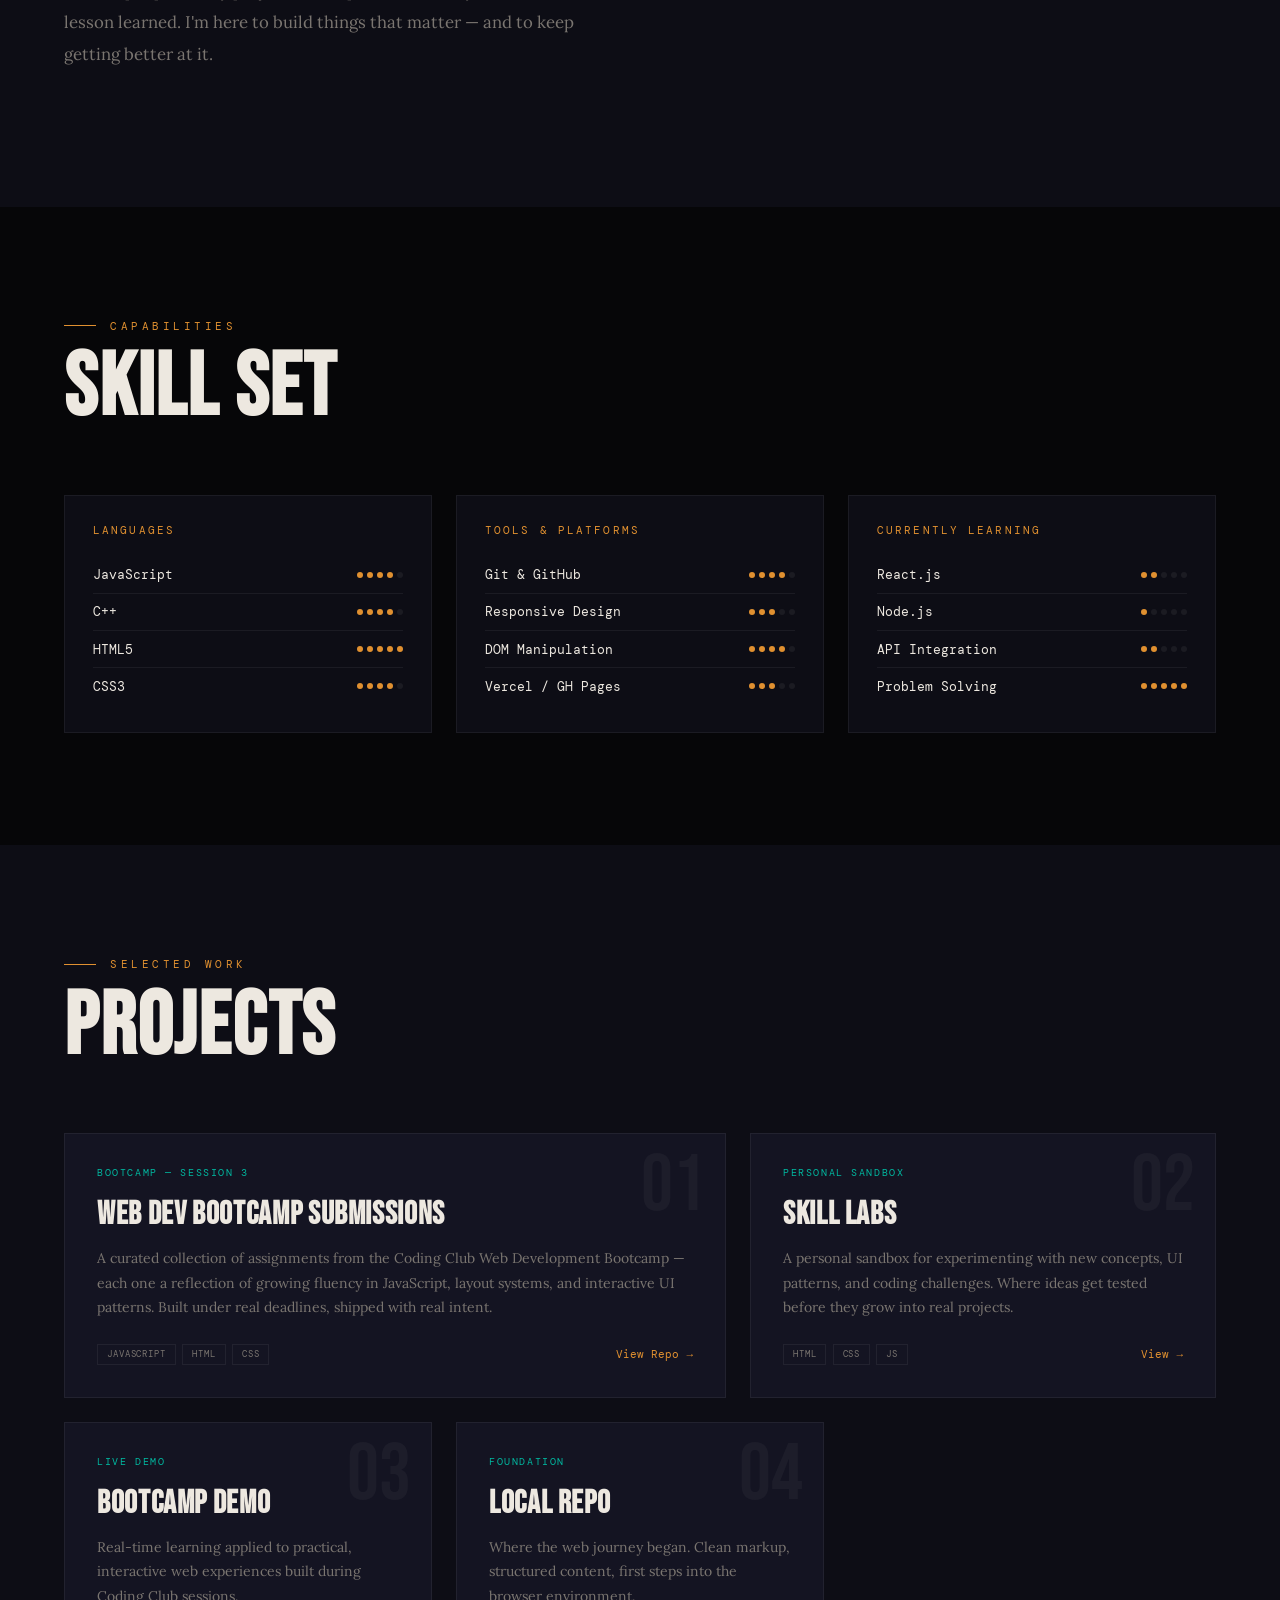
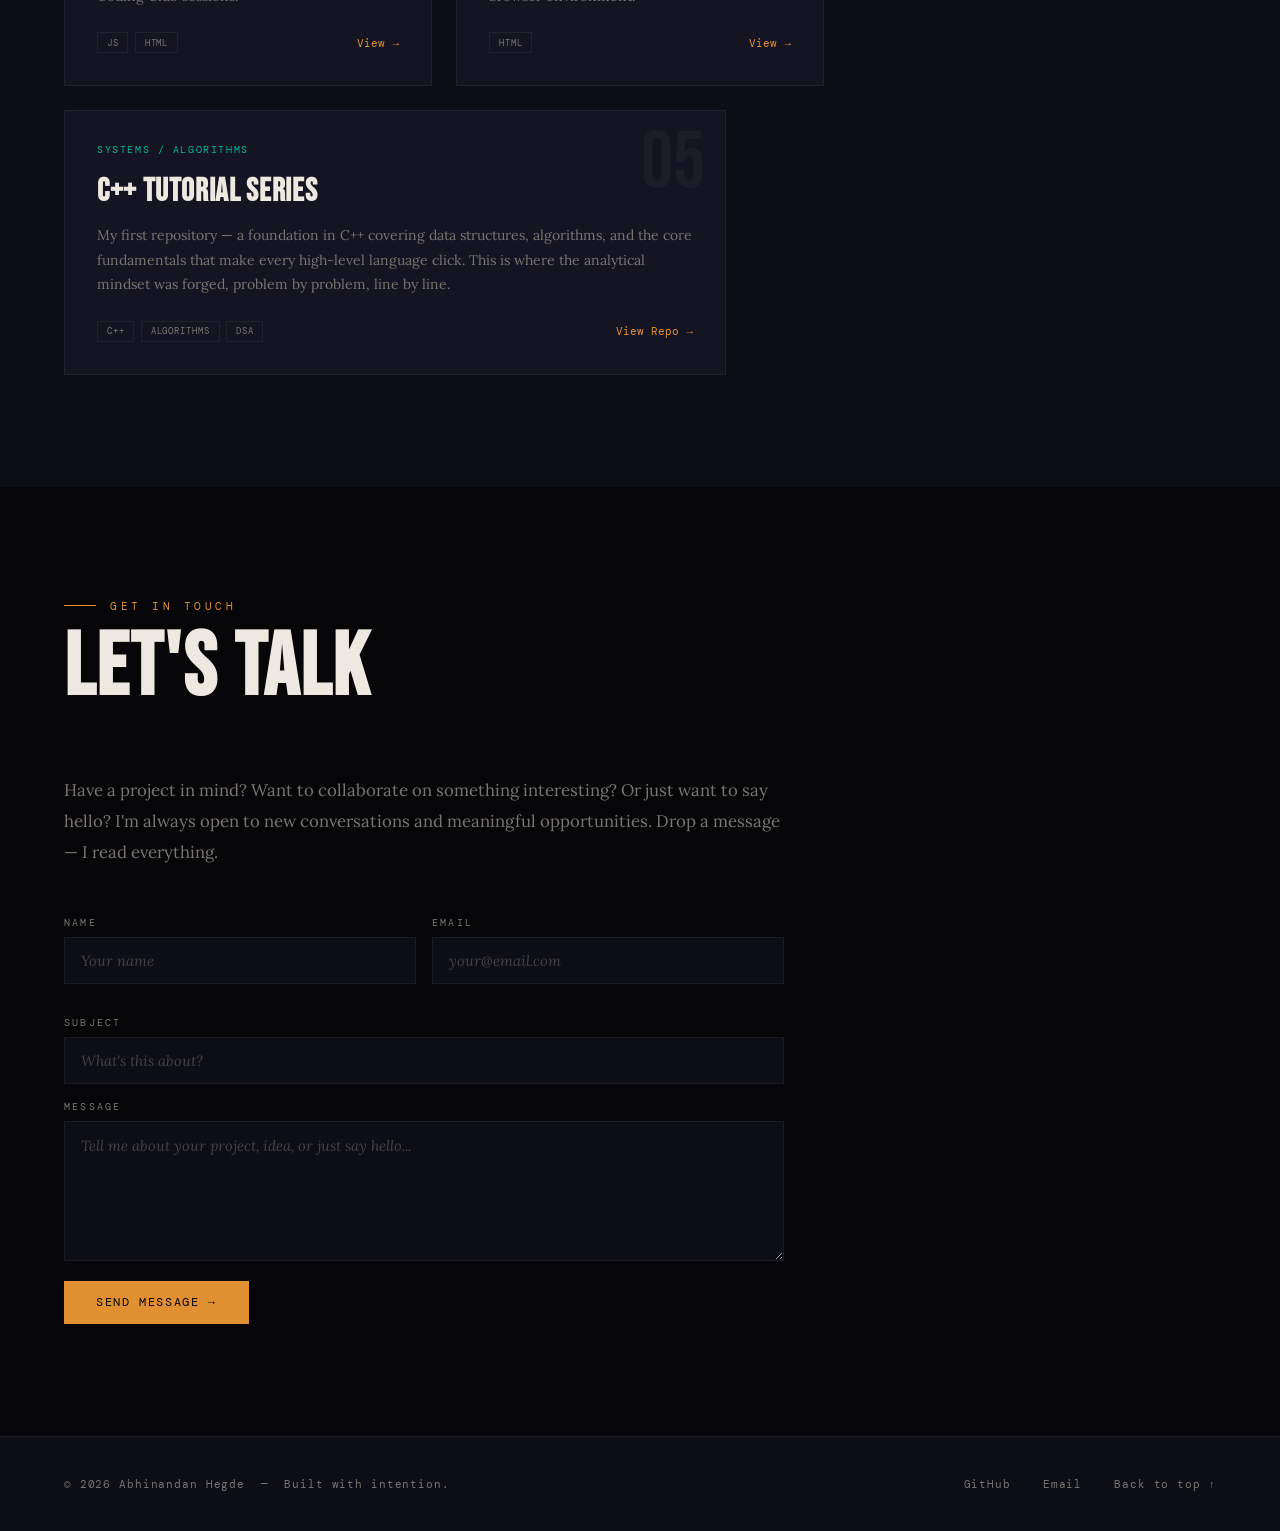
==== commit af73e7de: "changed" ====
--- a/portfolio.html
+++ b/portfolio.html
@@ -11,9 +11,9 @@
     *, *::before, *::after { margin: 0; padding: 0; box-sizing: border-box; }
 
     :root {
-      --bg:     #383854;
-      --bg2:    #434367;
-      --bg3:    #37375d;
+      --bg:     #060608;
+      --bg2:    #0D0D15;
+      --bg3:    #141422;
       --gold:   #E09030;
       --gold-d: rgba(224,144,48,0.12);
       --teal:   #00B8A0;
@@ -577,7 +577,7 @@
 <section id="hero">
   <canvas id="hc"></canvas>
   <div class="h-eye">Frontend Developer &nbsp;/&nbsp; Builder &nbsp;/&nbsp; India</div>
-  <h1 class="h-title">ABHI<span class="ac"></span>NANDAN<br>HEGDE</h1>
+  <h1 class="h-title">ABHI<span class="ac">.</span><br>NANDAN<br>HEGDE</h1>
   <p class="h-sub" id="hs"><span class="cb"></span></p>
   <div class="h-cta">
     <a href="#projects" class="btn-p">View My Work</a>
